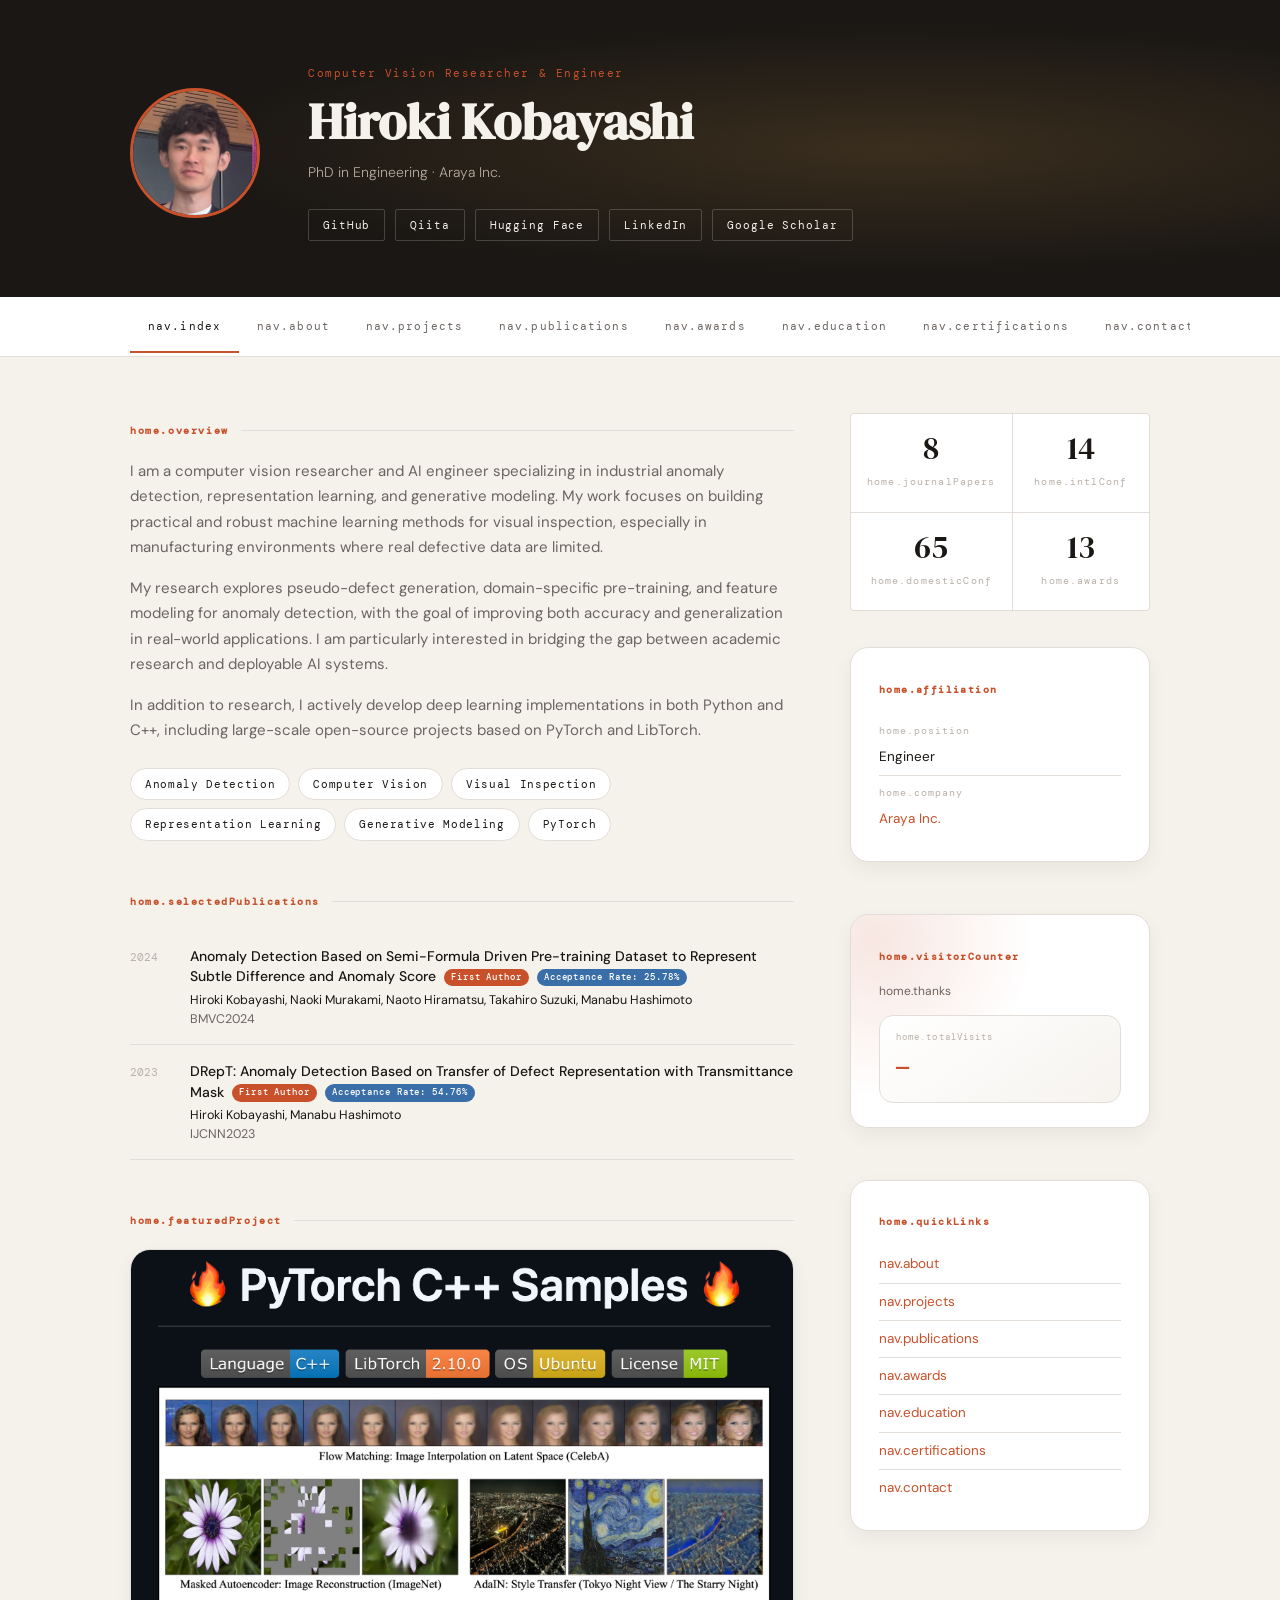
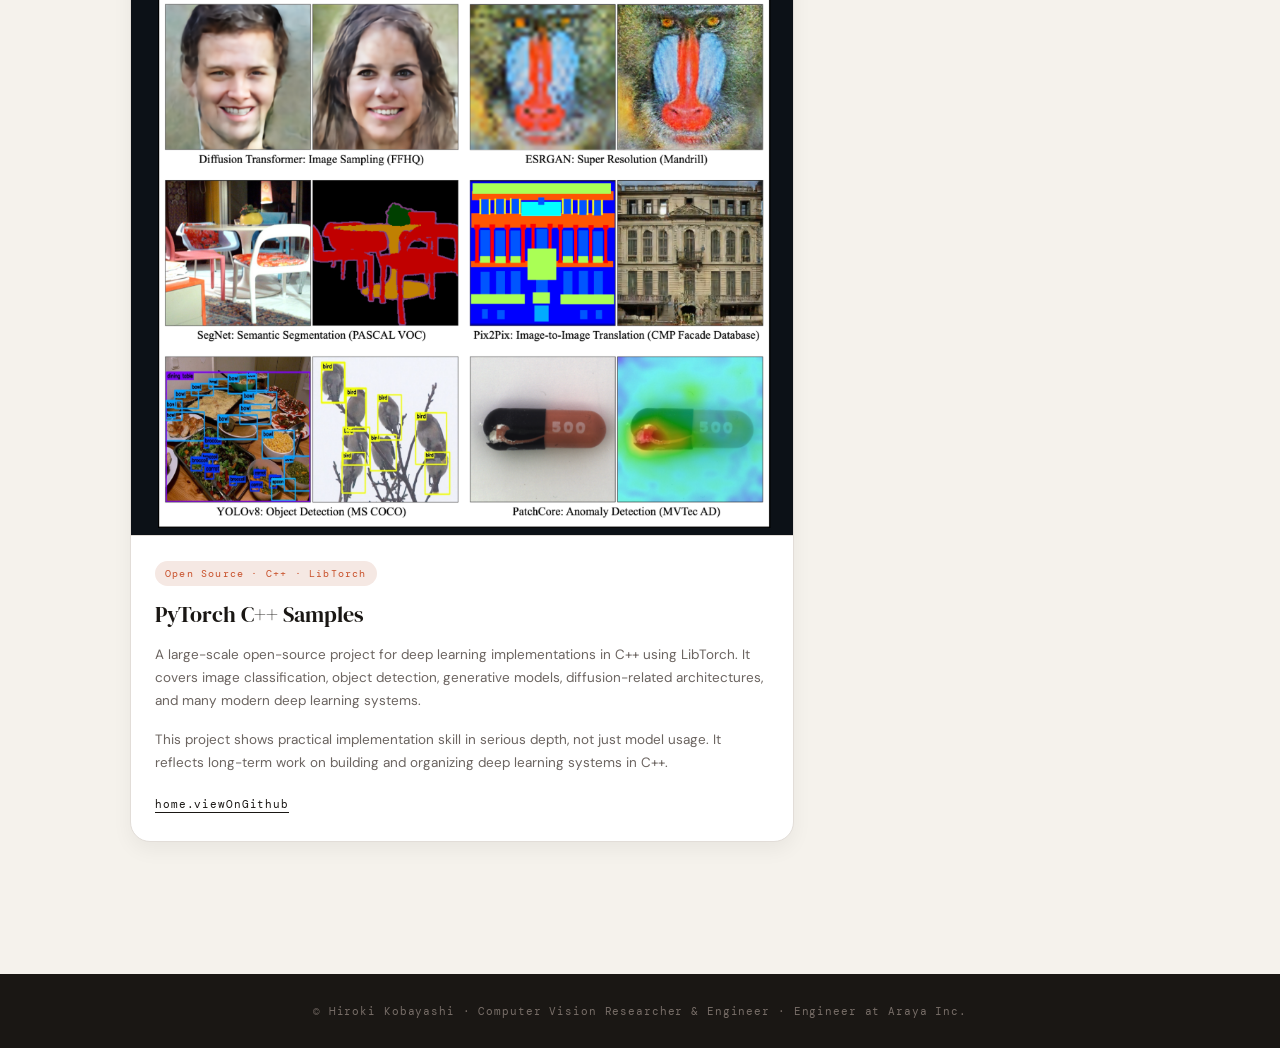
==== index.html @ e60e674b "Add Japanese content for projects, education, and certifications" ====
<!DOCTYPE html>
<html lang="en">
<head>
  <meta charset="UTF-8">
  <meta name="viewport" content="width=device-width, initial-scale=1.0">
  <title>Home | Hiroki Kobayashi</title>
  <link href="https://fonts.googleapis.com/css2?family=DM+Serif+Display:ital@0;1&family=DM+Mono:wght@300;400;500&family=DM+Sans:ital,wght@0,300;0,400;0,500;1,300&display=swap" rel="stylesheet">
  <link rel="stylesheet" href="css/main.css">
  <link rel="stylesheet" href="css/components.css">
  <link rel="stylesheet" href="css/pages/home.css">
</head>
<body data-page="index" data-page-title="Hiroki Kobayashi" data-page-title-ja="小林 大起" data-page-tagline="PhD in Engineering · Araya Inc." data-page-image="images/profile.jpg" data-page-description="Official homepage of Hiroki Kobayashi, AI engineer and researcher focused on computer vision, anomaly detection, and practical industrial deep learning systems." data-page-description-ja="小林大起の公式ホームページ。コンピュータビジョン、異常検知、産業向け実践的ディープラーニングを専門とするAIエンジニア・研究者の情報を掲載しています。">
  <div id="site-header"></div>
  <div id="site-nav"></div>

  <main>
    <div class="content">
      <section aria-labelledby="home-overview-heading">
        <h2 id="home-overview-heading" class="section-label" data-i18n="home.overview">Overview</h2>
        <div class="about-text" id="overview-text"></div>
        <div class="tag-cloud tag-cloud--spaced" id="tag-cloud"></div>
      </section>

      <section aria-labelledby="selected-publications-heading">
        <h2 id="selected-publications-heading" class="section-label" data-i18n="home.selectedPublications">Selected Publications</h2>
        <div id="selected-publications-list"></div>
      </section>

      <section aria-labelledby="featured-project-heading">
        <h2 id="featured-project-heading" class="section-label" data-i18n="home.featuredProject">Featured Project</h2>
        <div id="featured-project-list"></div>
      </section>
    </div>

    <aside class="sidebar">
      <div class="stats-grid">
        <div class="stat-cell"><span class="stat-num" id="stat-journal">-</span><span class="stat-label" data-i18n="home.journalPapers">Journal Papers</span></div>
        <div class="stat-cell"><span class="stat-num" id="stat-intl">-</span><span class="stat-label" data-i18n="home.intlConf">Int'l Conf.</span></div>
        <div class="stat-cell"><span class="stat-num" id="stat-domestic">-</span><span class="stat-label" data-i18n="home.domesticConf">Domestic Conf.</span></div>
        <div class="stat-cell"><span class="stat-num" id="stat-awards">-</span><span class="stat-label" data-i18n="home.awards">Awards</span></div>
      </div>

      <section class="info-card" aria-labelledby="affiliation-heading">
        <h2 id="affiliation-heading" class="info-card-title" data-i18n="home.affiliation">Affiliation</h2>
        <div id="affiliation-body"></div>
      </section>

      <section class="info-card visitor-counter-card" aria-labelledby="visitor-counter-heading">
        <h2 id="visitor-counter-heading" class="info-card-title" data-i18n="home.visitorCounter">Visitor Counter</h2>
        <p class="visitor-counter-subtitle" data-i18n="home.thanks">Thank you for visiting this page.</p>
        <div class="visitor-counter" role="status" aria-live="polite">
          <div class="visitor-counter-label" data-i18n="home.totalVisits">Total visits</div>
          <div class="visitor-counter-digits" id="visitor-counter-digits">000,000,000</div>
        </div>
      </section>

      <nav class="info-card" aria-labelledby="quick-links-heading">
        <h2 id="quick-links-heading" class="info-card-title" data-i18n="home.quickLinks">Quick Links</h2>
        <div class="info-row"><span class="info-val"><a href="about.html" class="link-accent" data-i18n="nav.about">About</a></span></div>
        <div class="info-row"><span class="info-val"><a href="projects.html" class="link-accent" data-i18n="nav.projects">Projects</a></span></div>
        <div class="info-row"><span class="info-val"><a href="publications.html" class="link-accent" data-i18n="nav.publications">Publications</a></span></div>
        <div class="info-row"><span class="info-val"><a href="awards.html" class="link-accent" data-i18n="nav.awards">Awards</a></span></div>
        <div class="info-row"><span class="info-val"><a href="education.html" class="link-accent" data-i18n="nav.education">Education</a></span></div>
        <div class="info-row"><span class="info-val"><a href="certifications.html" class="link-accent" data-i18n="nav.certifications">Certifications</a></span></div>
        <div class="info-row"><span class="info-val"><a href="contact.html" class="link-accent" data-i18n="nav.contact">Contact</a></span></div>
      </nav>
    </aside>
  </main>

  <footer id="site-footer"></footer>

  <script src="js/main.js"></script>
  <script src="js/pages/home.js"></script>
</body>
</html>
---- css/main.css ----
:root {
  --bg: #f5f2ec;
  --surface: #ffffff;
  --ink: #1a1714;
  --ink-soft: #6b6460;
  --ink-faint: #b8b0a8;
  --accent: #c8502a;
  --accent-pale: #f5e8e3;
  --border: #e2ddd8;
  --line: var(--border);
  --soft: #f6f3ef;
  --footer-ink: #786e68;
  --hero-bg: #1a1714;
  --hero-fg: #f5f2ec;
  --hero-tagline: #b8aa9e;
  --hero-link-border: rgba(245, 242, 236, 0.2);
  --hero-glow: radial-gradient(ellipse 80% 60% at 70% 50%, #3a2e1e 0%, transparent 70%);
  --theme-toggle-bg: #f6f3ef;
  --theme-toggle-hover: #ece6df;
  --theme-toggle-icon: #7b726b;
  --theme-toggle-text: #4a433d;
  --chip-bg: #f6f7f9;
  --chip-border: rgba(20, 20, 20, 0.08);
  --button-bg: #111;
  --button-border: rgba(20, 20, 20, 0.12);
  --button-fg: #fff;
  --mono: 'DM Mono', monospace;
  --serif: 'DM Serif Display', serif;
  --sans: 'DM Sans', sans-serif;
  --radius-sm: 4px;
  --radius-md: 18px;
  --shadow: 0 8px 20px rgba(0, 0, 0, 0.05);
}

[data-theme='dark'] {
  --bg: #141311;
  --surface: #1e1b18;
  --ink: #f3eee8;
  --ink-soft: #c7bfb7;
  --ink-faint: #8f867f;
  --accent: #f77a50;
  --accent-pale: #3a2822;
  --border: #3a3530;
  --line: var(--border);
  --soft: #272320;
  --footer-ink: #ab9f94;
  --hero-bg: #2b221c;
  --hero-fg: #f3eee8;
  --hero-tagline: #c2b4a8;
  --hero-link-border: rgba(243, 238, 232, 0.28);
  --hero-glow: radial-gradient(ellipse 80% 60% at 70% 50%, #714129 0%, transparent 70%);
  --theme-toggle-bg: #2a2520;
  --theme-toggle-hover: #352f29;
  --theme-toggle-icon: #d0c4b9;
  --theme-toggle-text: #f3eee8;
  --chip-bg: #2a2520;
  --chip-border: rgba(255, 255, 255, 0.16);
  --button-bg: #f3eee8;
  --button-border: rgba(255, 255, 255, 0.3);
  --button-fg: #181512;
  --shadow: 0 8px 24px rgba(0, 0, 0, 0.35);
}

*, *::before, *::after { box-sizing: border-box; }
html { scroll-behavior: smooth; }
body {
  margin: 0;
  font-family: var(--sans);
  background: var(--bg);
  color: var(--ink);
  font-size: 15px;
  line-height: 1.7;
}
a { color: inherit; }
img { max-width: 100%; display: block; }

.hero {
  background: var(--hero-bg);
  color: var(--hero-fg);
  position: relative;
  overflow: hidden;
}
.hero::before {
  content: '';
  position: absolute;
  inset: 0;
  background: var(--hero-glow);
  pointer-events: none;
}
.hero-inner {
  max-width: 1100px;
  margin: 0 auto;
  padding: 64px 40px 56px;
  display: grid;
  grid-template-columns: auto 1fr;
  gap: 48px;
  align-items: center;
  position: relative;
}
.hero-avatar {
  width: 130px;
  height: 130px;
  border-radius: 50%;
  object-fit: cover;
  border: 3px solid var(--accent);
}
.hero-label {
  font-family: var(--mono);
  font-size: 11px;
  letter-spacing: 0.14em;
  color: var(--accent);
  margin-bottom: 10px;
}
.hero-name {
  margin: 0 0 12px;
  font-family: var(--serif);
  font-size: clamp(2rem, 5vw, 3.2rem);
  line-height: 1.1;
}
.hero-tagline {
  margin: 0 0 24px;
  font-size: 14px;
  color: var(--hero-tagline);
  font-weight: 300;
}
.hero-links {
  display: flex;
  flex-wrap: wrap;
  gap: 10px;
}
.hero-link {
  font-family: var(--mono);
  font-size: 11px;
  letter-spacing: 0.08em;
  text-decoration: none;
  border: 1px solid var(--hero-link-border);
  padding: 6px 14px;
  border-radius: 2px;
  transition: .2s;
}
.hero-link:hover { background: var(--accent); border-color: var(--accent); color: #fff; }

nav {
  background: var(--surface);
  border-bottom: 1px solid var(--border);
  position: sticky;
  top: 0;
  z-index: 100;
}
.nav-inner {
  max-width: 1100px;
  margin: 0 auto;
  padding: 0 40px;
  display: flex;
  align-items: center;
  overflow-x: auto;
  scrollbar-width: none;
}
.nav-inner::-webkit-scrollbar { display: none; }
.nav-link {
  font-family: var(--mono);
  font-size: 11px;
  letter-spacing: 0.1em;
  text-decoration: none;
  color: var(--ink-soft);
  padding: 16px 18px;
  border-bottom: 2px solid transparent;
  white-space: nowrap;
}
.nav-link:hover, .nav-link.current { color: var(--ink); border-bottom-color: var(--accent); }
.theme-toggle {
  margin-left: auto;
  display: inline-flex;
  align-items: center;
  gap: 6px;
  font-family: var(--mono);
  font-size: 11px;
  letter-spacing: 0.08em;
  color: var(--theme-toggle-text);
  border: 1px solid var(--border);
  background: var(--theme-toggle-bg);
  border-radius: 999px;
  padding: 6px 12px;
  cursor: pointer;
  transition: background 0.2s ease, border-color 0.2s ease, color 0.2s ease;
}
.theme-toggle:hover {
  background: var(--theme-toggle-hover);
  border-color: var(--accent);
}
.theme-toggle-icon { color: var(--theme-toggle-icon); }

main {
  max-width: 1100px;
  margin: 0 auto;
  padding: 56px 40px 80px;
  display: grid;
  grid-template-columns: 1fr 300px;
  gap: 56px;
  align-items: start;
}
main.single-column { grid-template-columns: 1fr; }

section { margin-bottom: 52px; }
.section-label {
  font-family: var(--mono);
  font-size: 10px;
  letter-spacing: 0.16em;
  color: var(--accent);
  margin-bottom: 20px;
  display: flex;
  align-items: center;
  gap: 12px;
}
.section-label::after {
  content: '';
  flex: 1;
  height: 1px;
  background: var(--border);
}

footer {
  background: var(--ink);
  color: var(--footer-ink);
  text-align: center;
  padding: 28px 40px;
  font-family: var(--mono);
  font-size: 11px;
  letter-spacing: 0.08em;
}

@media (max-width: 860px) {
  main { grid-template-columns: 1fr; }
  .hero-inner { grid-template-columns: 1fr; text-align: center; }
  .hero-avatar { margin: 0 auto; }
  .hero-links { justify-content: center; }
}
@media (max-width: 600px) {
  .hero-inner { padding: 40px 24px 36px; }
  main { padding: 36px 20px 60px; }
  .nav-inner { padding: 0 16px; }
  .theme-toggle { margin-left: 8px; }
}
---- css/components.css ----
.info-card,
.contact-card,
.project-card,
.award-card,
.cert-card,
.edu-tl-card {
  background: var(--surface);
  border: 1px solid var(--border);
  border-radius: var(--radius-md);
  box-shadow: var(--shadow);
}

.info-card { padding: 24px 28px; }
.info-card-title {
  font-family: var(--mono);
  font-size: 10px;
  letter-spacing: 0.14em;
  color: var(--accent);
  margin-bottom: 16px;
}
.info-row {
  display: flex;
  flex-wrap: wrap;
  justify-content: space-between;
  gap: 8px;
  padding: 8px 0;
  border-bottom: 1px solid var(--border);
}
.info-row:last-child { border-bottom: none; }
.info-key {
  flex-basis: 30%;
  font-family: var(--mono);
  font-size: 10px;
  letter-spacing: 0.1em;
  color: var(--ink-faint);
}
.info-val {
  flex-basis: 70%;
  font-size: 13.5px;
  color: var(--ink);
  line-height: 1.5;
}
.link-accent { color: var(--accent); text-decoration: none; }
.link-accent:hover { text-decoration: underline; }

.stats-grid {
  display: grid;
  grid-template-columns: repeat(2, 1fr);
  gap: 1px;
  background: var(--border);
  border: 1px solid var(--border);
  border-radius: var(--radius-sm);
  overflow: hidden;
}
.stat-cell, .stat-item, .pub-stat, .awards-count-cell {
  background: var(--surface);
  padding: 18px 16px;
  text-align: center;
}
.stat-num, .stat-number, .pub-stat-num, .awards-count-num {
  display: block;
  margin-bottom: 4px;
  font-family: var(--serif);
  font-size: 2rem;
  line-height: 1;
}
.stat-label, .pub-stat-label, .awards-count-label {
  font-family: var(--mono);
  font-size: 9.5px;
  letter-spacing: 0.12em;
  color: var(--ink-faint);
}

.tag-cloud {
  display: flex;
  flex-wrap: wrap;
  gap: 8px;
}
.tag {
  font-family: var(--mono);
  font-size: 11px;
  letter-spacing: 0.06em;
  background: var(--surface);
  border: 1px solid var(--border);
  padding: 6px 14px;
  border-radius: 999px;
}
.tag-cloud--spaced { margin-top: 24px; }

.pub-item {
  padding: 16px 0;
  border-bottom: 1px solid var(--border);
  display: grid;
  grid-template-columns: 48px 1fr;
  gap: 12px;
  align-items: start;
}
.pub-year {
  font-family: var(--mono);
  font-size: 11px;
  color: var(--ink-faint);
  padding-top: 2px;
}
.pub-title {
  font-size: 14px;
  font-weight: 500;
  line-height: 1.45;
  margin-bottom: 4px;
}
.pub-authors, .pub-venue {
  font-size: 12.5px;
  line-height: 1.5;
}
.pub-venue { color: var(--ink-soft); }
.pub-badge {
  display: inline-block;
  margin-left: 8px;
  vertical-align: middle;
  background: var(--accent);
  color: #fff;
  font-family: var(--mono);
  font-size: 9px;
  letter-spacing: 0.1em;
  padding: 2px 7px;
  border-radius: 999px;
}
.acceptance-rate-badge { background: #3a6ea8; }
.award-badge { background: #8f6a2a; }

.pub-tabs {
  display: flex;
  flex-wrap: wrap;
  gap: 0;
  border-bottom: 1px solid var(--border);
  margin-bottom: 24px;
}
.pub-tab {
  font-family: var(--mono);
  font-size: 11px;
  letter-spacing: 0.08em;
  color: var(--ink-soft);
  background: none;
  border: none;
  border-bottom: 2px solid transparent;
  padding: 10px 20px;
  cursor: pointer;
  margin-bottom: -1px;
}
.pub-tab.active { color: var(--ink); border-bottom-color: var(--accent); }
.pub-tab-count {
  display: inline-block;
  margin-left: 5px;
  padding: 1px 5px;
  border-radius: 999px;
  background: var(--accent-pale);
  color: var(--accent);
  font-size: 9px;
}
.pub-tab.active .pub-tab-count { background: var(--accent); color: #fff; }
.pub-list { display: none; }
.pub-list.active { display: block; }

.project-card {
  overflow: hidden;
  border-radius: 20px;
  transition: .25s;
}
.project-card:hover, .edu-tl-card:hover { transform: translateY(-2px); box-shadow: 0 12px 40px rgba(26,23,20,.1); }
.project-image-center { border-bottom: 1px solid var(--border); background: var(--soft); }
.project-img2 { width: 100%; object-fit: cover; }
.project-body { padding: 24px; }
.project-tag, .project-tag-research {
  display: inline-block;
  margin-bottom: 10px;
  padding: 4px 10px;
  border-radius: 999px;
  font-family: var(--mono);
  font-size: 10px;
  letter-spacing: .12em;
}
.project-tag { background: var(--accent-pale); color: var(--accent); }
.project-tag-research { background: #e8eef8; color: #3a6ea8; }
.project-title { margin: 0 0 10px; font-family: var(--serif); font-size: 1.4rem; font-weight: 400; }
.project-desc { font-size: 13.5px; color: var(--ink-soft); margin: 0 0 16px; }
.repo-stats {
  display: flex;
  flex-wrap: wrap;
  gap: 8px;
  margin: 0 0 16px;
}
.repo-stat {
  font-family: var(--mono);
  font-size: 10px;
  letter-spacing: .08em;
  color: var(--ink-soft);
  background: var(--soft);
  border: 1px solid var(--border);
  border-radius: 999px;
  padding: 3px 10px;
}
.project-link, .text-link {
  font-family: var(--mono);
  font-size: 11px;
  letter-spacing: .08em;
  text-decoration: none;
  border-bottom: 1px solid currentColor;
  padding-bottom: 1px;
}
.project-link:hover, .text-link:hover { color: var(--accent); }

.edu-timeline { position: relative; padding-left: 2rem; }
.edu-timeline::before {
  content: '';
  position: absolute;
  left: 7px;
  top: 8px;
  bottom: 8px;
  width: 1px;
  background: var(--border);
}
.edu-tl-item { position: relative; margin-bottom: 2rem; }
.edu-tl-item:last-child { margin-bottom: 0; }
.edu-tl-dot {
  position: absolute;
  left: -2rem;
  top: 6px;
  width: 15px;
  height: 15px;
  border-radius: 50%;
  background: var(--accent);
  border: 3px solid var(--bg);
}
.edu-tl-card { padding: 24px 28px; border-radius: 20px; }
.edu-tl-period { font-family: var(--mono); font-size: 11px; letter-spacing: .1em; color: var(--ink-faint); margin-bottom: 6px; }
.edu-tl-degree { font-family: var(--serif); font-size: 1.3rem; margin-bottom: 4px; }
.edu-tl-school { color: var(--accent); font-size: 13px; }
.edu-tl-divider { height: 1px; background: var(--border); margin: 16px 0; }
.edu-tl-meta { display: grid; gap: 8px; }
.edu-tl-row { display: grid; grid-template-columns: 90px 1fr; gap: 12px; }
.edu-tl-key { font-family: var(--mono); font-size: 10px; letter-spacing: .1em; color: var(--ink-faint); }
.edu-tl-val, .edu-tl-thesis { font-size: 13px; line-height: 1.6; }
.edu-tl-thesis { color: var(--ink-soft); font-style: italic; }

.awards-count-bar, .pub-stats-bar, .stats-bar {
  display: grid;
  grid-template-columns: repeat(3, 1fr);
  gap: 1px;
  background: var(--border);
  border: 1px solid var(--border);
  border-radius: var(--radius-sm);
  overflow: hidden;
  margin-bottom: 32px;
}
.pub-stats-bar { grid-template-columns: repeat(5, 1fr); }
.award-cards, .projects-grid, .cert-grid { display: grid; gap: 20px; }
.award-card {
  display: grid;
  grid-template-columns: 48px 1fr auto;
  gap: 16px;
  padding: 20px;
  align-items: center;
}
.award-icon { font-size: 1.5rem; text-align: center; }
.award-name { font-weight: 600; }
.award-name a { text-decoration: none; }
.award-name a:hover { color: var(--accent); }
.award-org { font-size: 13px; color: var(--ink-soft); }
.award-meta {
  justify-self: end;
  display: grid;
  justify-items: end;
  gap: 8px;
}
.award-date { font-family: var(--mono); font-size: 11px; color: var(--ink-faint); }
.award-link-badge {
  display: inline-flex;
  align-items: center;
  gap: 4px;
  padding: 5px 10px;
  border-radius: 999px;
  background: var(--accent-pale);
  color: var(--accent);
  font-family: var(--mono);
  font-size: 10px;
  letter-spacing: .08em;
  text-decoration: none;
  border: 1px solid color-mix(in srgb, var(--accent) 25%, transparent);
}
.award-link-badge:hover {
  background: color-mix(in srgb, var(--accent-pale) 65%, #fff);
}

.cert-grid { grid-template-columns: repeat(auto-fit, minmax(260px, 1fr)); }
.cert-card {
  padding: 22px;
  display: grid;
  grid-template-columns: 56px 1fr;
  gap: 16px;
  align-items: center;
}
.cert-icon {
  width: 56px;
  height: 56px;
  border-radius: 16px;
  background: var(--accent-pale);
  color: var(--accent);
  display: grid;
  place-items: center;
  padding: 12px;
}
.cert-name { font-weight: 600; line-height: 1.4; }
.cert-issuer { font-size: 13px; color: var(--ink-soft); margin-top: 4px; }
.cert-date-badge {
  grid-column: 1 / -1;
  justify-self: start;
  font-family: var(--mono);
  font-size: 11px;
  color: var(--accent);
  background: var(--accent-pale);
  padding: 4px 10px;
  border-radius: 999px;
}

.contact-page { display: flex; flex-direction: column; gap: 28px; }
.contact-grid { display: grid; grid-template-columns: repeat(2, minmax(0, 1fr)); gap: 24px; }
.contact-card { padding: 28px 30px; }
.contact-card-title { margin: 0 0 10px; font-size: 1.5rem; }
.contact-email {
  display: inline-block;
  font-family: var(--mono);
  font-size: .98rem;
  padding: 10px 14px;
  border-radius: 12px;
  background: var(--chip-bg);
  border: 1px solid var(--chip-border);
}
.contact-actions { display: flex; align-items: center; gap: 12px; flex-wrap: wrap; }
.contact-action-btn {
  appearance: none;
  border: 1px solid var(--button-border);
  background: var(--button-bg);
  color: var(--button-fg);
  border-radius: 999px;
  padding: 10px 16px;
  cursor: pointer;
}
.copy-status { min-height: 1em; color: var(--ink-soft); font-size: .95rem; }
.contact-link-card {
  display: flex;
  flex-direction: column;
  gap: 6px;
  text-decoration: none;
  padding: 16px 18px;
  border-radius: 16px;
  border: 1px solid var(--chip-border);
  background: var(--chip-bg);
}
.contact-link-label { font-size: .82rem; letter-spacing: .08em; color: var(--ink-soft); }
.contact-note-text { margin: 0; color: var(--ink-soft); line-height: 1.8; max-width: 760px; }

.sidebar > * + * { margin-top: 36px; }
.content--publications, .content--awards { max-width: 860px; }
.content--contact { max-width: 920px; }

@media (max-width: 860px) {
  .pub-stats-bar { grid-template-columns: repeat(2, 1fr); }
}
@media (max-width: 760px) {
  .contact-grid { grid-template-columns: 1fr; }
}
@media (max-width: 600px) {
  .stats-grid { grid-template-columns: repeat(2, 1fr); }
  .pub-item { grid-template-columns: 1fr; gap: 6px; }
  .awards-count-bar, .pub-stats-bar, .stats-bar { grid-template-columns: repeat(2, 1fr); }
  .award-card { grid-template-columns: 40px 1fr; }
  .award-meta {
    grid-column: 2;
    justify-self: start;
    justify-items: start;
  }
  .edu-timeline { padding-left: 1.5rem; }
  .edu-tl-dot { left: -1.5rem; }
  .edu-tl-row { grid-template-columns: 1fr; gap: 2px; }
  .edu-tl-card { padding: 18px 20px; }
}
---- css/pages/home.css ----
.about-text { color: var(--ink-soft); max-width: 760px; }
.about-text p + p { margin-top: 14px; }

.visitor-counter-card {
  position: relative;
  overflow: hidden;
}

.visitor-counter-card::before {
  content: '';
  position: absolute;
  inset: 0;
  background: radial-gradient(circle at 8% 12%, rgba(200, 80, 42, 0.14), transparent 48%);
  pointer-events: none;
}

.visitor-counter-subtitle {
  margin: 0 0 14px;
  font-size: 12px;
  color: var(--ink-soft);
}

.visitor-counter {
  position: relative;
  z-index: 1;
  border: 1px solid var(--border);
  border-radius: 14px;
  padding: 14px 16px;
  background: linear-gradient(145deg, var(--surface) 0%, var(--soft) 100%);
}

.visitor-counter-label {
  font-family: var(--mono);
  font-size: 9px;
  letter-spacing: 0.12em;
  color: var(--ink-faint);
  margin-bottom: 6px;
}

.visitor-counter-digits {
  font-family: var(--mono);
  font-size: 1.35rem;
  letter-spacing: 0.18em;
  color: var(--accent);
  font-weight: 500;
}
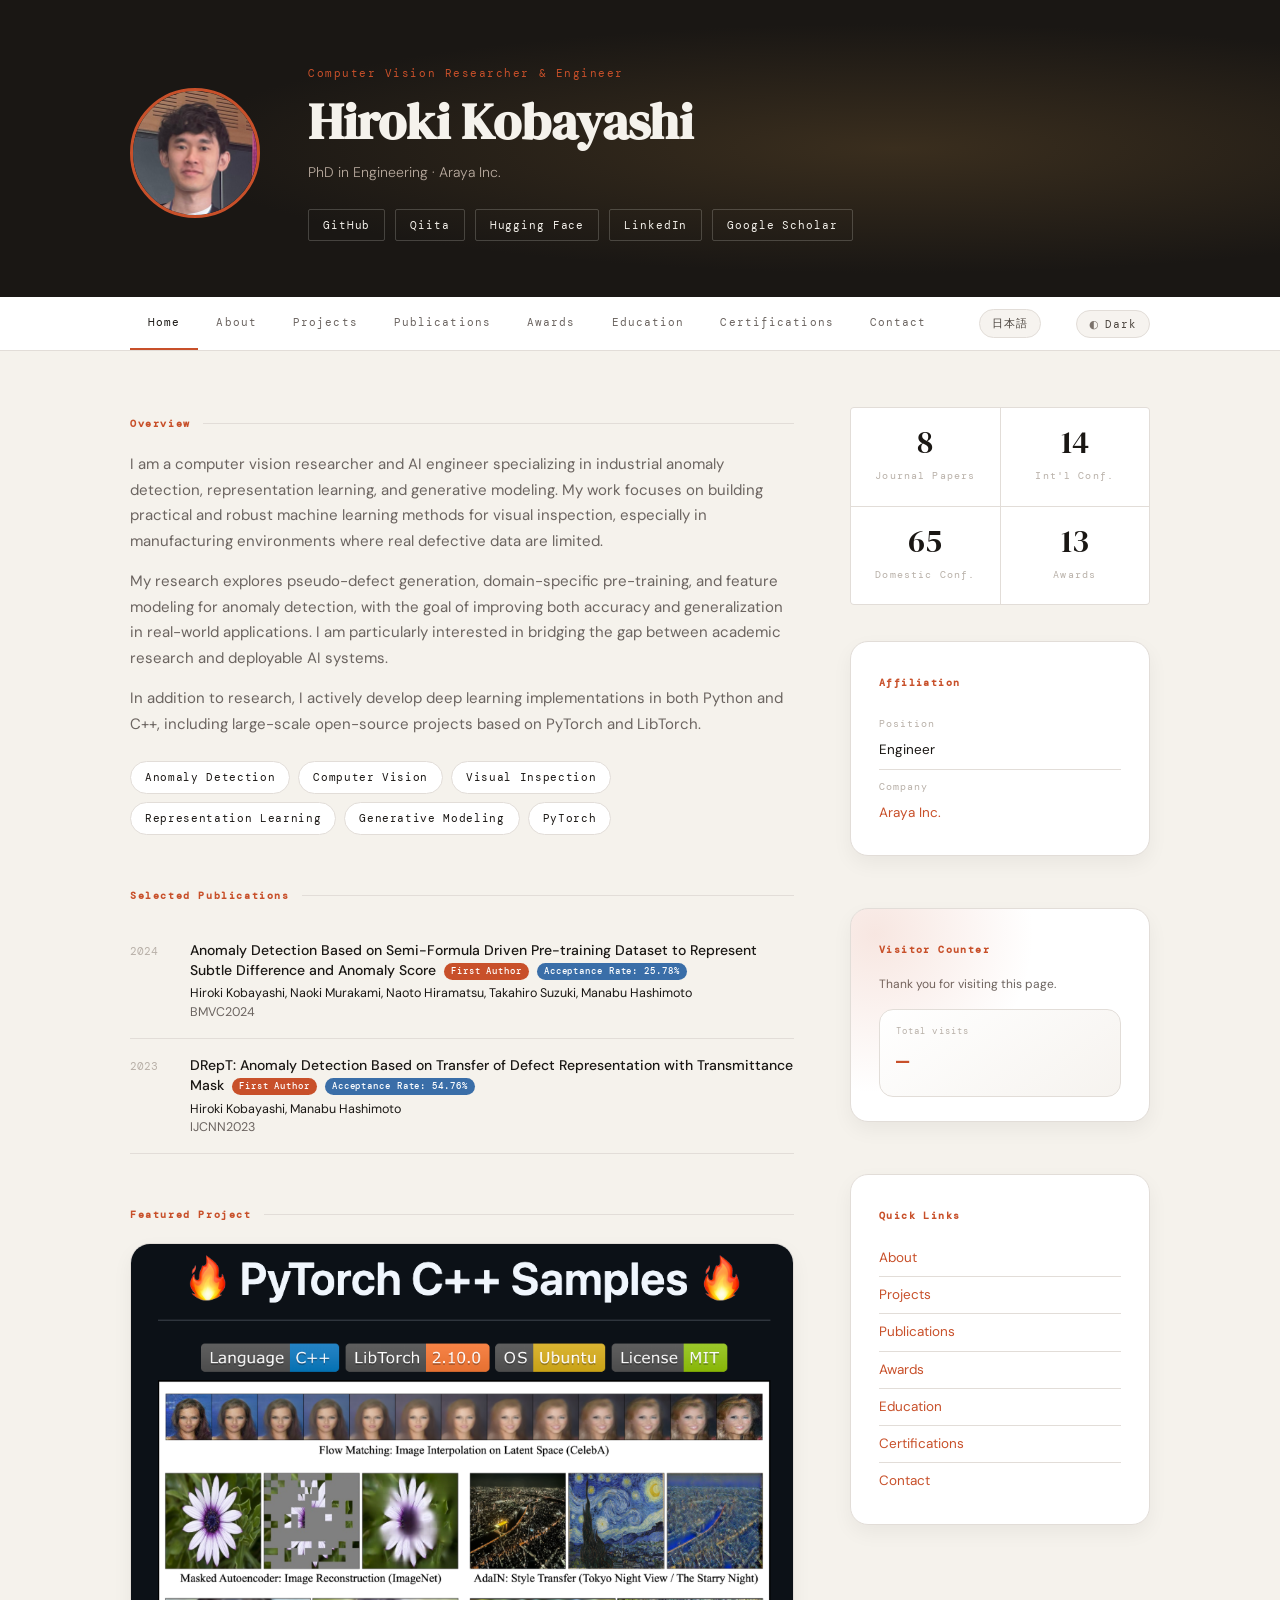
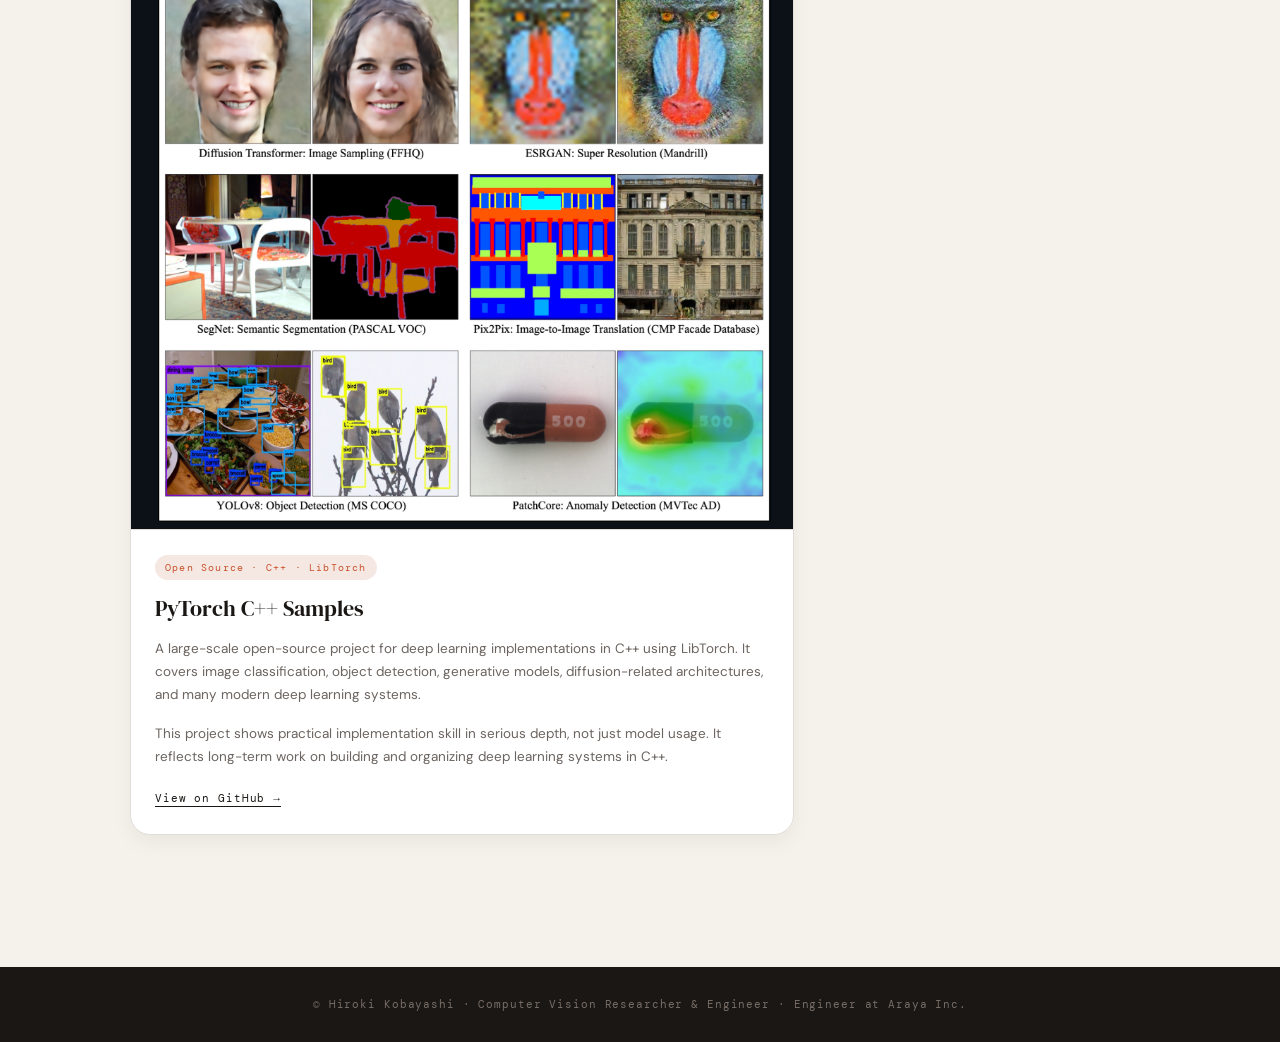
==== commit 3f383fab: "Normalize Japanese punctuation to comma/period style" ====
--- a/index.html
+++ b/index.html
@@ -9,7 +9,7 @@
   <link rel="stylesheet" href="css/components.css">
   <link rel="stylesheet" href="css/pages/home.css">
 </head>
-<body data-page="index" data-page-title="Hiroki Kobayashi" data-page-title-ja="小林 大起" data-page-tagline="PhD in Engineering · Araya Inc." data-page-image="images/profile.jpg" data-page-description="Official homepage of Hiroki Kobayashi, AI engineer and researcher focused on computer vision, anomaly detection, and practical industrial deep learning systems." data-page-description-ja="小林大起の公式ホームページ。コンピュータビジョン、異常検知、産業向け実践的ディープラーニングを専門とするAIエンジニア・研究者の情報を掲載しています。">
+<body data-page="index" data-page-title="Hiroki Kobayashi" data-page-title-ja="小林 大起" data-page-tagline="PhD in Engineering · Araya Inc." data-page-image="images/profile.jpg" data-page-description="Official homepage of Hiroki Kobayashi, AI engineer and researcher focused on computer vision, anomaly detection, and practical industrial deep learning systems." data-page-description-ja="小林大起の公式ホームページ．コンピュータビジョン，異常検知，産業向け実践的ディープラーニングを専門とするAIエンジニア・研究者の情報を掲載しています．">
   <div id="site-header"></div>
   <div id="site-nav"></div>
 
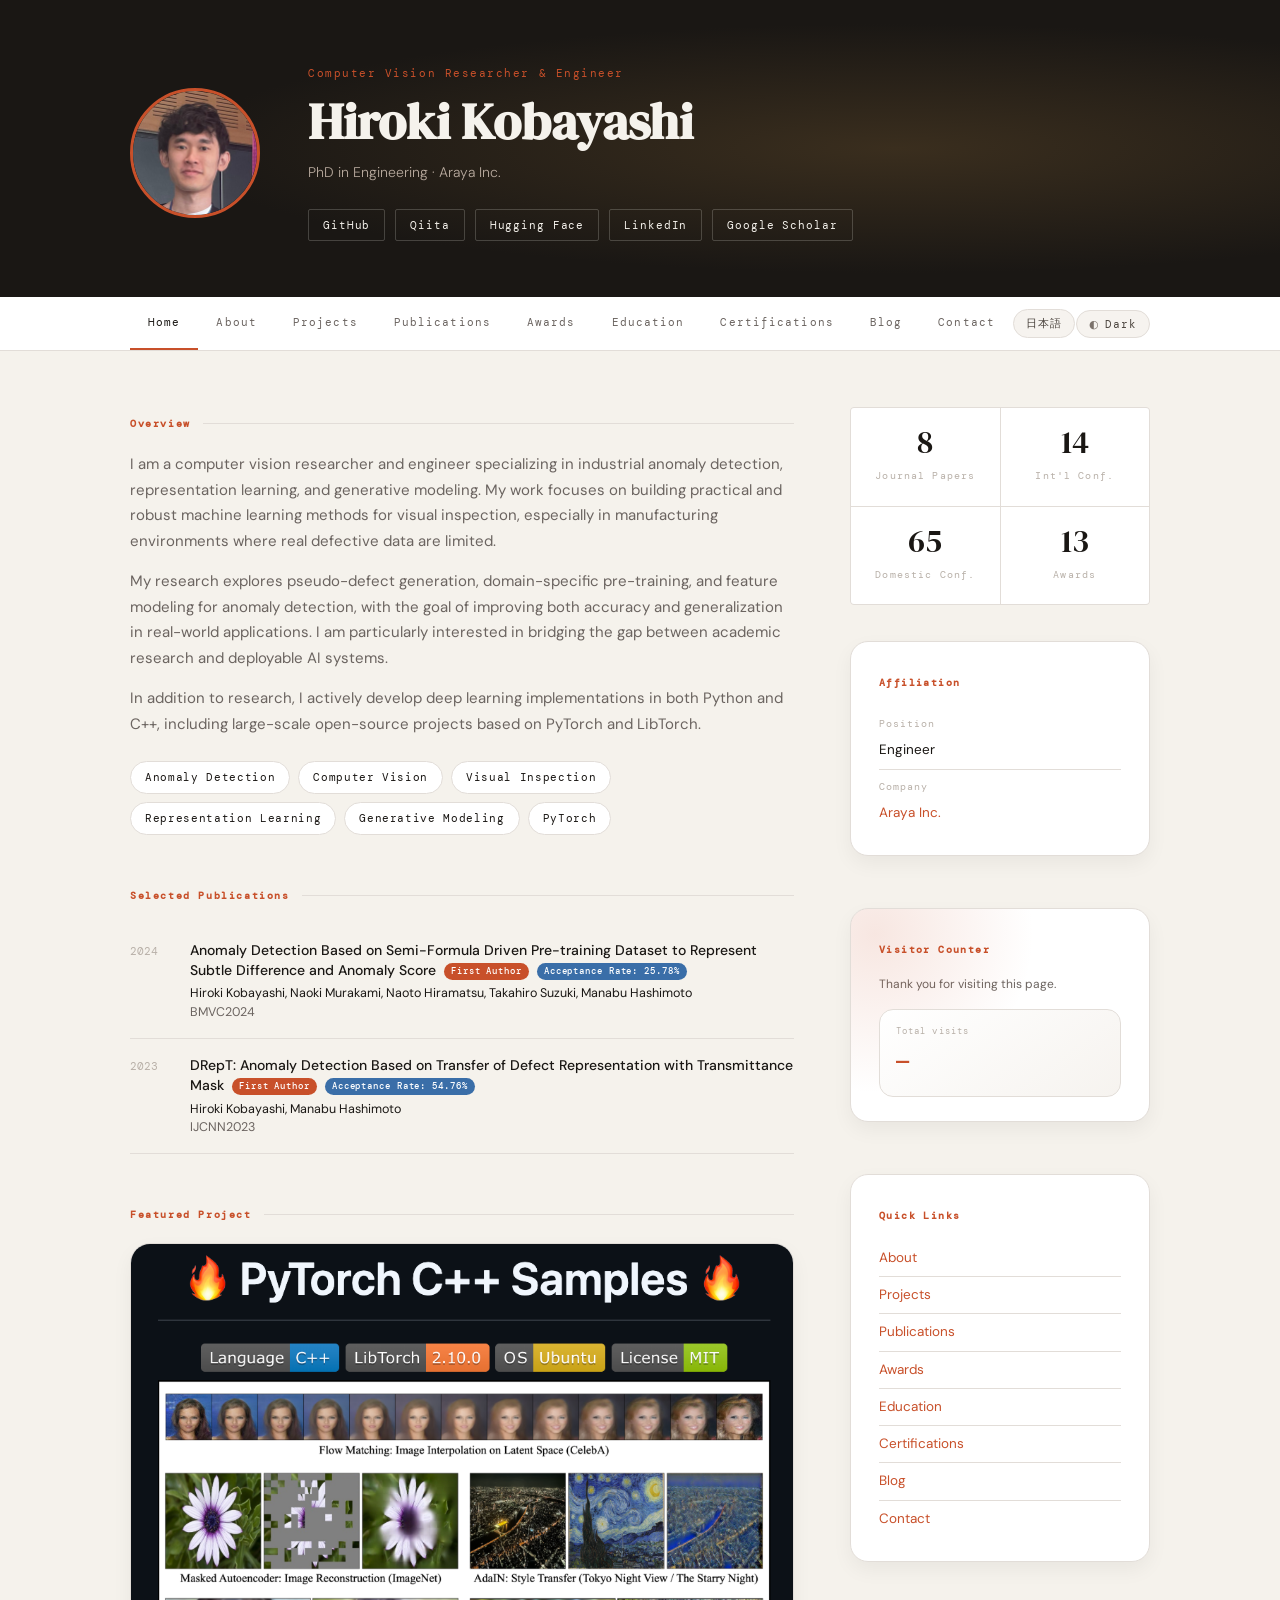
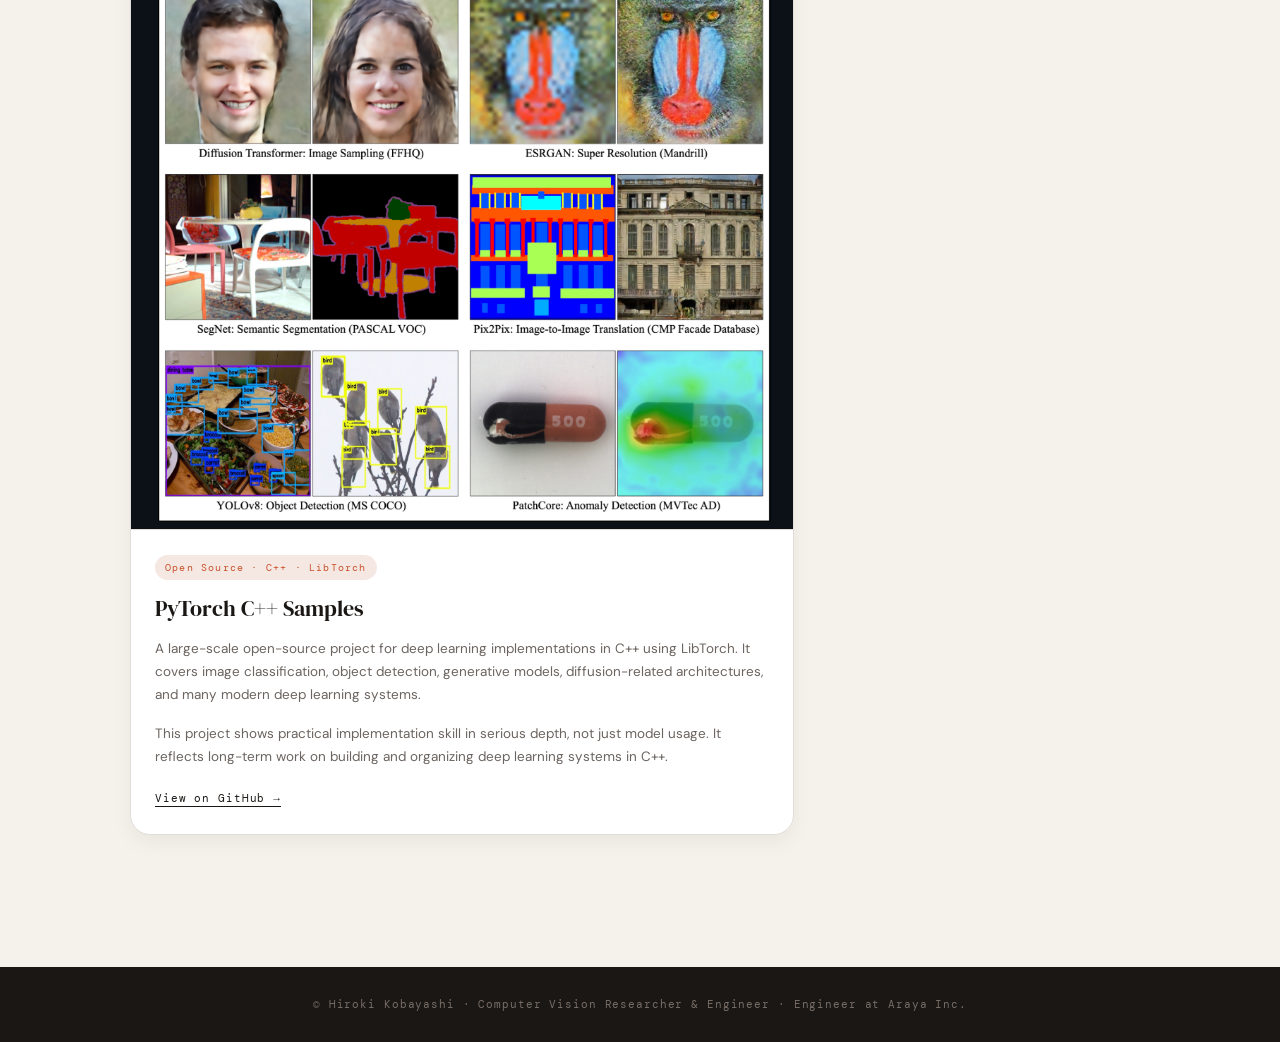
==== commit 67105c80: "Add blog page and dynamic markdown loading" ====
--- a/index.html
+++ b/index.html
@@ -9,7 +9,7 @@
   <link rel="stylesheet" href="css/components.css">
   <link rel="stylesheet" href="css/pages/home.css">
 </head>
-<body data-page="index" data-page-title="Hiroki Kobayashi" data-page-title-ja="小林 大起" data-page-tagline="PhD in Engineering · Araya Inc." data-page-image="images/profile.jpg" data-page-description="Official homepage of Hiroki Kobayashi, AI engineer and researcher focused on computer vision, anomaly detection, and practical industrial deep learning systems." data-page-description-ja="小林大起の公式ホームページ．コンピュータビジョン，異常検知，産業向け実践的ディープラーニングを専門とするAIエンジニア・研究者の情報を掲載しています．">
+<body data-page="index" data-page-title="Hiroki Kobayashi" data-page-title-ja="小林 大起" data-page-tagline="PhD in Engineering · Araya Inc." data-page-tagline-ja="博士（工学）・株式会社アラヤ" data-page-image="images/profile.jpg" data-page-description="Official homepage of Hiroki Kobayashi, AI engineer and researcher focused on computer vision, anomaly detection, and practical industrial deep learning systems." data-page-description-ja="小林大起の公式ホームページ．コンピュータビジョン，異常検知，産業向け実践的ディープラーニングを専門とするAIエンジニア・研究者の情報を掲載しています．">
   <div id="site-header"></div>
   <div id="site-nav"></div>
 
@@ -62,6 +62,7 @@
         <div class="info-row"><span class="info-val"><a href="awards.html" class="link-accent" data-i18n="nav.awards">Awards</a></span></div>
         <div class="info-row"><span class="info-val"><a href="education.html" class="link-accent" data-i18n="nav.education">Education</a></span></div>
         <div class="info-row"><span class="info-val"><a href="certifications.html" class="link-accent" data-i18n="nav.certifications">Certifications</a></span></div>
+        <div class="info-row"><span class="info-val"><a href="blog.html" class="link-accent" data-i18n="nav.blog">Blog</a></span></div>
         <div class="info-row"><span class="info-val"><a href="contact.html" class="link-accent" data-i18n="nav.contact">Contact</a></span></div>
       </nav>
     </aside>
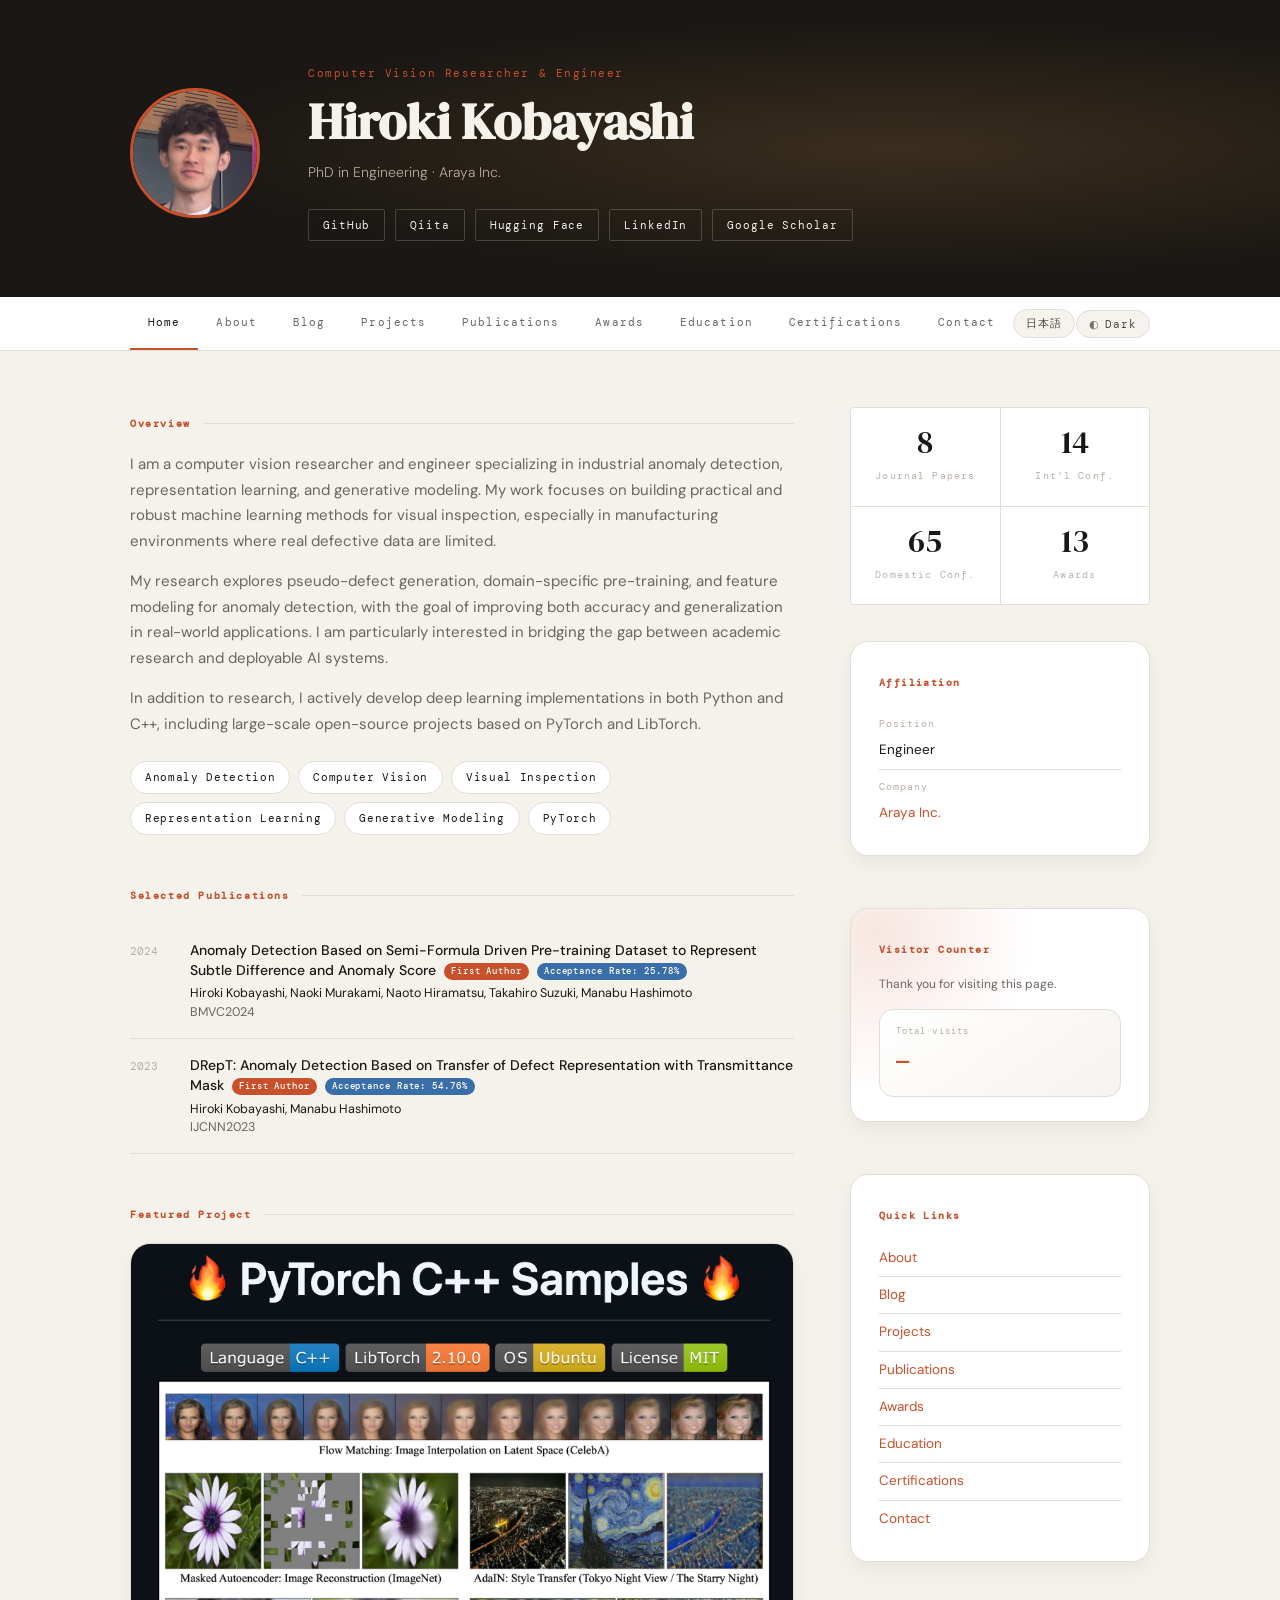
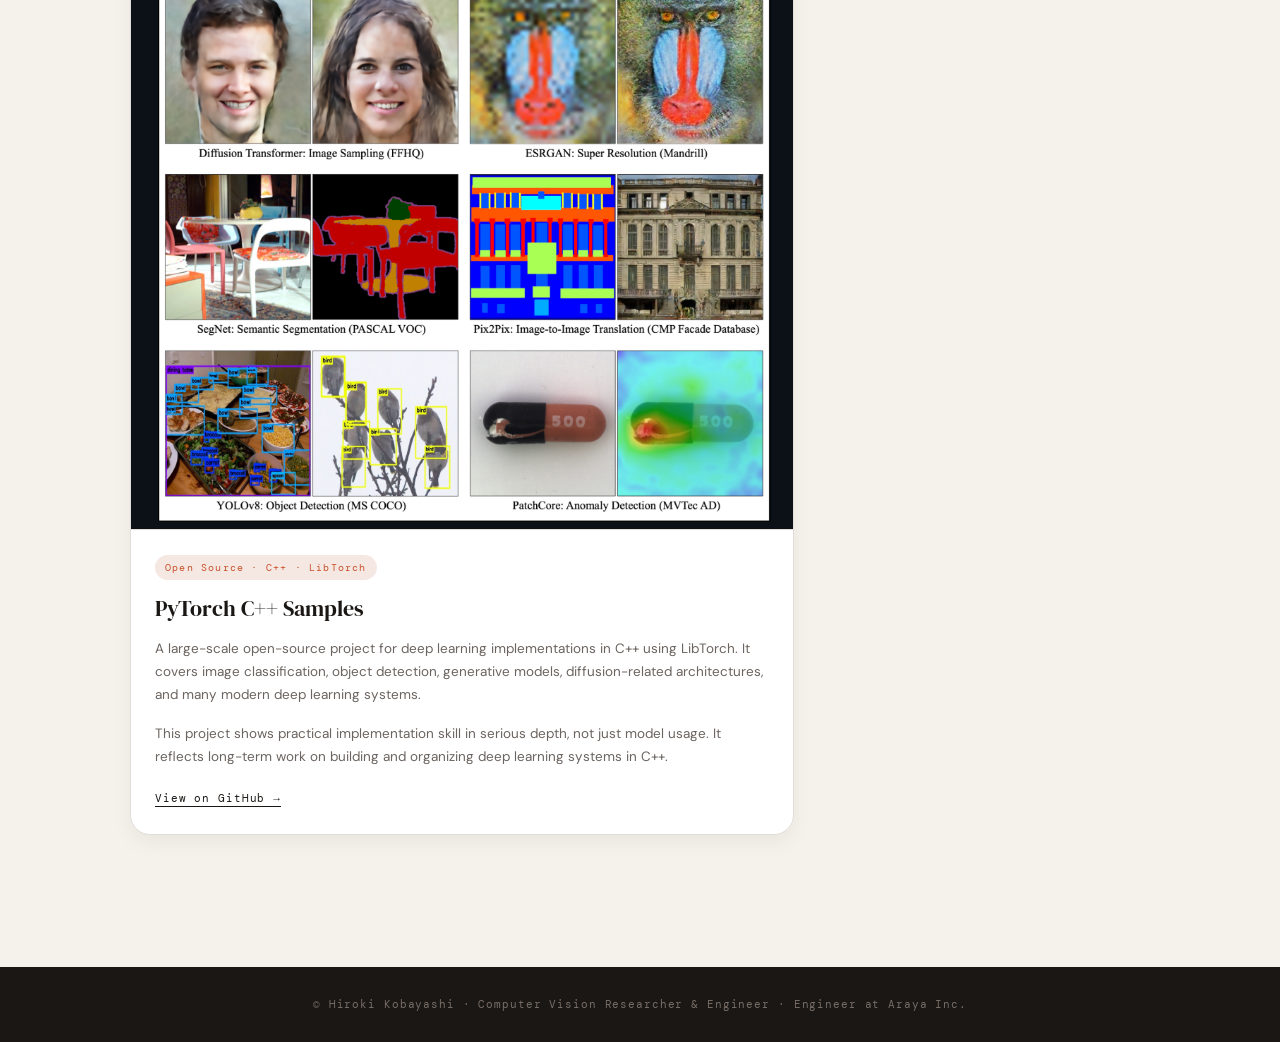
==== commit ffec3312: "Move Blog link directly after About in quick links" ====
--- a/index.html
+++ b/index.html
@@ -57,12 +57,12 @@
       <nav class="info-card" aria-labelledby="quick-links-heading">
         <h2 id="quick-links-heading" class="info-card-title" data-i18n="home.quickLinks">Quick Links</h2>
         <div class="info-row"><span class="info-val"><a href="about.html" class="link-accent" data-i18n="nav.about">About</a></span></div>
+        <div class="info-row"><span class="info-val"><a href="blog.html" class="link-accent" data-i18n="nav.blog">Blog</a></span></div>
         <div class="info-row"><span class="info-val"><a href="projects.html" class="link-accent" data-i18n="nav.projects">Projects</a></span></div>
         <div class="info-row"><span class="info-val"><a href="publications.html" class="link-accent" data-i18n="nav.publications">Publications</a></span></div>
         <div class="info-row"><span class="info-val"><a href="awards.html" class="link-accent" data-i18n="nav.awards">Awards</a></span></div>
         <div class="info-row"><span class="info-val"><a href="education.html" class="link-accent" data-i18n="nav.education">Education</a></span></div>
         <div class="info-row"><span class="info-val"><a href="certifications.html" class="link-accent" data-i18n="nav.certifications">Certifications</a></span></div>
-        <div class="info-row"><span class="info-val"><a href="blog.html" class="link-accent" data-i18n="nav.blog">Blog</a></span></div>
         <div class="info-row"><span class="info-val"><a href="contact.html" class="link-accent" data-i18n="nav.contact">Contact</a></span></div>
       </nav>
     </aside>
